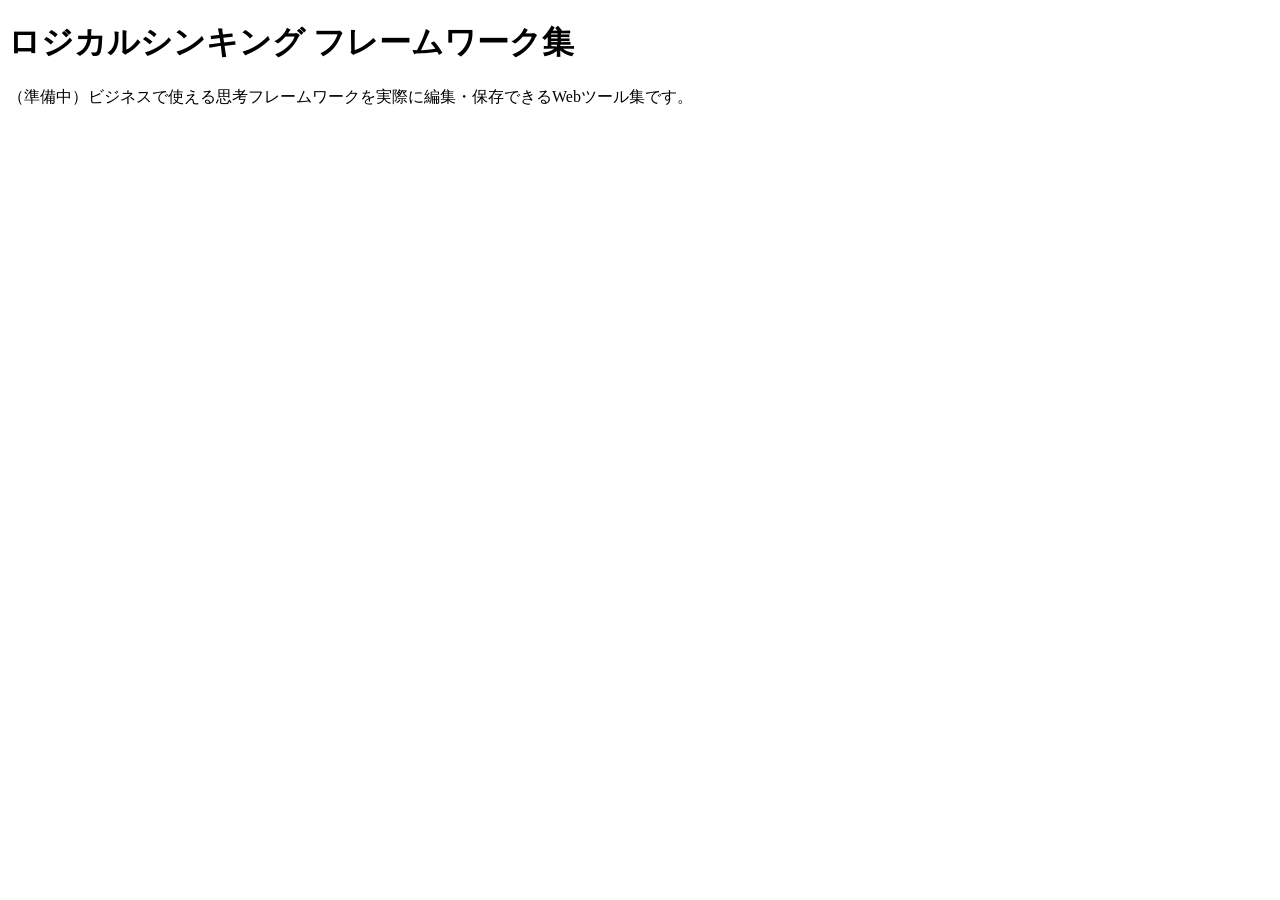
==== index.html @ ca605d87 "プロジェクト土台を作成 - CLAUDE.md（実装方針・デザインルール・Git運用ルール記載） - index.html（仮タイトルのみ） - css/style.css（実装予定コメントのみ） -" ====
<!DOCTYPE html>
<html lang="ja">
<head>
  <meta charset="UTF-8">
  <meta name="viewport" content="width=device-width, initial-scale=1.0">
  <title>ロジカルシンキング フレームワーク集</title>
  <!-- Google Fonts: Noto Sans JP -->
  <link rel="preconnect" href="https://fonts.googleapis.com">
  <link rel="stylesheet" href="https://fonts.googleapis.com/css2?family=Noto+Sans+JP:wght@400;500;700&display=swap">
  <link rel="stylesheet" href="css/style.css">
</head>
<body>
  <!--
    TODO: ここに実装する予定のコンテンツ
    1. ヘッダー（サイトタイトル・ナビゲーション）
    2. 検索バー・カテゴリフィルター
    3. フレームワーク一覧カード（85種類）
       - data/frameworks.json を読み込んで動的に生成する
       - 各カードクリックで対応するエンジンページへ遷移
    4. フッター（著作権表示など）
  -->
  <h1>ロジカルシンキング フレームワーク集</h1>
  <p>（準備中）ビジネスで使える思考フレームワークを実際に編集・保存できるWebツール集です。</p>

  <script src="js/storage.js"></script>
</body>
</html>
---- css/style.css ----
/*
  style.css - 共通スタイルシート

  TODO: ここに実装する予定のスタイル

  1. CSS変数（カラーパレット・フォント）
     --color-primary: #2563EB  メインカラー（青）
     --color-bg: #F8FAFC       背景色
     --font-main: 'Noto Sans JP', sans-serif

  2. リセット・ベーススタイル

  3. レイアウト
     - ヘッダー
     - フレームワーク一覧グリッド
     - フッター

  4. コンポーネント
     - フレームワークカード
     - 検索バー・フィルター
     - 編集可能フィールド（枠線をはっきりさせてUIを直感的に）

  5. 各エンジン共通のキャンバス・編集UIスタイル
*/
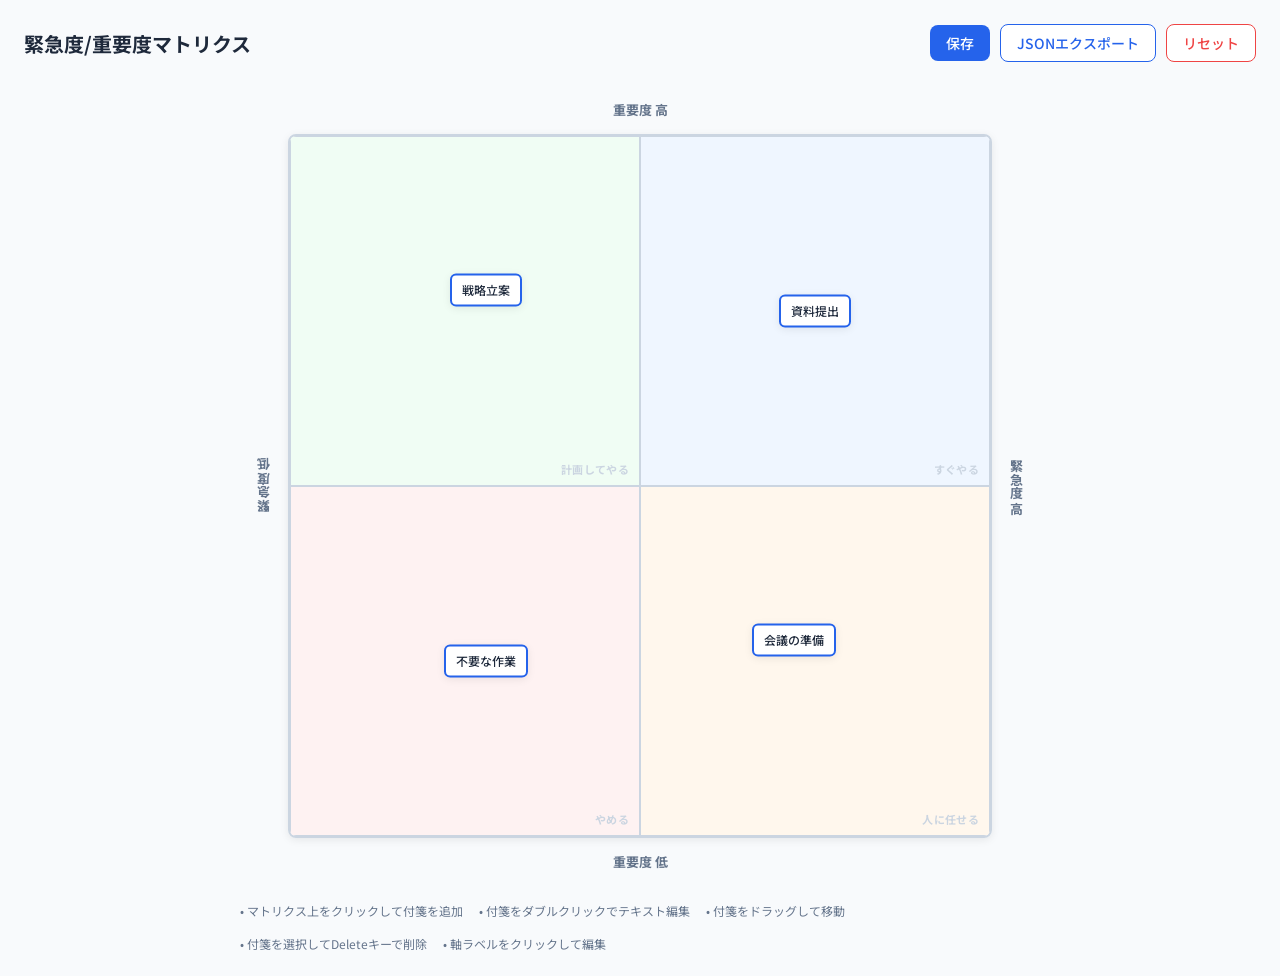
==== commit 8fd405ee: "型A マトリクスエンジン（matrix.js）を実装 - js/engines/matrix.js: MatrixEngineクラスを新規実装   - 4象限マトリクスの描画（CSS Grid + 絶" ====
--- a/index.html
+++ b/index.html
@@ -3,25 +3,59 @@
 <head>
   <meta charset="UTF-8">
   <meta name="viewport" content="width=device-width, initial-scale=1.0">
-  <title>ロジカルシンキング フレームワーク集</title>
-  <!-- Google Fonts: Noto Sans JP -->
+  <title>緊急度/重要度マトリクス | ロジカルシンキング フレームワーク集</title>
   <link rel="preconnect" href="https://fonts.googleapis.com">
   <link rel="stylesheet" href="https://fonts.googleapis.com/css2?family=Noto+Sans+JP:wght@400;500;700&display=swap">
   <link rel="stylesheet" href="css/style.css">
 </head>
 <body>
-  <!--
-    TODO: ここに実装する予定のコンテンツ
-    1. ヘッダー（サイトタイトル・ナビゲーション）
-    2. 検索バー・カテゴリフィルター
-    3. フレームワーク一覧カード（85種類）
-       - data/frameworks.json を読み込んで動的に生成する
-       - 各カードクリックで対応するエンジンページへ遷移
-    4. フッター（著作権表示など）
-  -->
-  <h1>ロジカルシンキング フレームワーク集</h1>
-  <p>（準備中）ビジネスで使える思考フレームワークを実際に編集・保存できるWebツール集です。</p>
+
+  <!-- マトリクスを描画するコンテナ -->
+  <div id="matrix-container"></div>
+
+  <!-- 操作ガイド -->
+  <div class="matrix-hint">
+    <span>マトリクス上をクリックして付箋を追加</span>
+    <span>付箋をダブルクリックでテキスト編集</span>
+    <span>付箋をドラッグして移動</span>
+    <span>付箋を選択してDeleteキーで削除</span>
+    <span>軸ラベルをクリックして編集</span>
+  </div>
 
   <script src="js/storage.js"></script>
+  <script src="js/engines/matrix.js"></script>
+  <script>
+    // 「緊急度/重要度マトリクス」の初期データ定義
+    // この定数は matrix.js の reset() からも参照する
+    const DEFAULT_MATRIX_CONFIG = {
+      id: "urgent-important-matrix",
+      type: "matrix",
+      title: "緊急度/重要度マトリクス",
+      axes: {
+        x: { left: "緊急度 低", right: "緊急度 高" },
+        y: { top: "重要度 高", bottom: "重要度 低" }
+      },
+      quadrants: {
+        topRight:    "すぐやる",
+        topLeft:     "計画してやる",
+        bottomRight: "人に任せる",
+        bottomLeft:  "やめる"
+      },
+      items: [
+        { id: "sample1", text: "資料提出",   x: 0.75, y: 0.25 },
+        { id: "sample2", text: "戦略立案",   x: 0.28, y: 0.22 },
+        { id: "sample3", text: "会議の準備", x: 0.72, y: 0.72 },
+        { id: "sample4", text: "不要な作業", x: 0.28, y: 0.75 }
+      ]
+    };
+
+    // エンジンを初期化（保存データがあれば自動復元）
+    const engine = new MatrixEngine(
+      document.getElementById('matrix-container'),
+      DEFAULT_MATRIX_CONFIG
+    );
+    engine.init();
+  </script>
+
 </body>
 </html>
--- a/css/style.css
+++ b/css/style.css
@@ -1,24 +1,336 @@
+/* ─────────────────────────────────────────
+   CSS変数（カラーパレット・フォント）
+───────────────────────────────────────── */
+:root {
+  --color-primary:     #2563EB; /* メインカラー：知的で信頼感のある青 */
+  --color-primary-light: #DBEAFE;
+  --color-primary-dark:  #1D4ED8;
+  --color-danger:      #EF4444;
+  --color-danger-dark: #DC2626;
+  --color-text:        #1E293B;
+  --color-text-muted:  #64748B;
+  --color-border:      #CBD5E1;
+  --color-bg:          #F8FAFC;
+  --color-white:       #FFFFFF;
+  --color-quadrant-tr: #EFF6FF; /* 右上：すぐやる */
+  --color-quadrant-tl: #F0FDF4; /* 左上：計画してやる */
+  --color-quadrant-br: #FFF7ED; /* 右下：人に任せる */
+  --color-quadrant-bl: #FEF2F2; /* 左下：やめる */
+
+  --font-main: 'Noto Sans JP', sans-serif;
+  --radius:    8px;
+  --shadow:    0 2px 8px rgba(0, 0, 0, 0.08);
+  --shadow-md: 0 4px 16px rgba(0, 0, 0, 0.12);
+}
+
+/* ─────────────────────────────────────────
+   リセット・ベーススタイル
+───────────────────────────────────────── */
+*, *::before, *::after {
+  box-sizing: border-box;
+  margin: 0;
+  padding: 0;
+}
+
+body {
+  font-family: var(--font-main);
+  background: var(--color-bg);
+  color: var(--color-text);
+  min-height: 100vh;
+  padding: 24px;
+}
+
+/* ─────────────────────────────────────────
+   ボタン
+───────────────────────────────────────── */
+.btn {
+  display: inline-flex;
+  align-items: center;
+  padding: 8px 16px;
+  border: none;
+  border-radius: var(--radius);
+  font-family: var(--font-main);
+  font-size: 14px;
+  font-weight: 500;
+  cursor: pointer;
+  transition: background 0.15s, transform 0.1s;
+  white-space: nowrap;
+}
+
+.btn:active { transform: scale(0.97); }
+
+.btn-primary {
+  background: var(--color-primary);
+  color: var(--color-white);
+}
+.btn-primary:hover { background: var(--color-primary-dark); }
+
+.btn-secondary {
+  background: var(--color-white);
+  color: var(--color-primary);
+  border: 1.5px solid var(--color-primary);
+}
+.btn-secondary:hover { background: var(--color-primary-light); }
+
+.btn-danger {
+  background: var(--color-white);
+  color: var(--color-danger);
+  border: 1.5px solid var(--color-danger);
+}
+.btn-danger:hover { background: #FEF2F2; }
+
+/* ─────────────────────────────────────────
+   ツールバー
+───────────────────────────────────────── */
+.matrix-toolbar {
+  display: flex;
+  align-items: center;
+  gap: 10px;
+  margin-bottom: 24px;
+  flex-wrap: wrap;
+}
+
+.matrix-title {
+  font-size: 20px;
+  font-weight: 700;
+  color: var(--color-text);
+  flex: 1;
+  min-width: 0; /* flexアイテムが縮小できるようにする */
+  white-space: nowrap;
+  overflow: hidden;
+  text-overflow: ellipsis;
+}
+
+/* ─────────────────────────────────────────
+   マトリクス本体レイアウト
+───────────────────────────────────────── */
+
 /*
-  style.css - 共通スタイルシート
-
-  TODO: ここに実装する予定のスタイル
-
-  1. CSS変数（カラーパレット・フォント）
-     --color-primary: #2563EB  メインカラー（青）
-     --color-bg: #F8FAFC       背景色
-     --font-main: 'Noto Sans JP', sans-serif
-
-  2. リセット・ベーススタイル
-
-  3. レイアウト
-     - ヘッダー
-     - フレームワーク一覧グリッド
-     - フッター
-
-  4. コンポーネント
-     - フレームワークカード
-     - 検索バー・フィルター
-     - 編集可能フィールド（枠線をはっきりさせてUIを直感的に）
-
-  5. 各エンジン共通のキャンバス・編集UIスタイル
+  grid レイアウト：
+      [空]      [top label]  [空]
+  [left label]  [matrix]  [right label]
+      [空]      [bot label]  [空]
 */
+.matrix-wrapper {
+  display: grid;
+  grid-template-columns: 48px 1fr 48px;
+  grid-template-rows: 48px 1fr 48px;
+  gap: 0;
+  width: 100%;
+  max-width: 800px;
+  aspect-ratio: 1 / 1;
+  margin: 0 auto;
+}
+
+/* 軸ラベルの共通スタイル */
+.matrix-axis-label {
+  display: flex;
+  align-items: center;
+  justify-content: center;
+  font-size: 13px;
+  font-weight: 700;
+  color: var(--color-text-muted);
+  cursor: pointer;
+  border-radius: 6px;
+  padding: 4px 8px;
+  text-align: center;
+  transition: background 0.15s, color 0.15s;
+  line-height: 1.3;
+  user-select: none;
+}
+
+.matrix-axis-label:hover {
+  background: var(--color-primary-light);
+  color: var(--color-primary);
+}
+
+.matrix-axis-label.is-editing {
+  background: var(--color-primary-light);
+  color: var(--color-primary);
+  outline: 2px solid var(--color-primary);
+  border-radius: 6px;
+  cursor: text;
+}
+
+/* 縦書き（左右ラベル） */
+.matrix-axis-label--left,
+.matrix-axis-label--right {
+  writing-mode: vertical-rl;
+  grid-row: 2;
+}
+
+.matrix-axis-label--left  { grid-column: 1; transform: rotate(180deg); }
+.matrix-axis-label--right { grid-column: 3; }
+.matrix-axis-label--top   { grid-column: 2; grid-row: 1; }
+.matrix-axis-label--bottom{ grid-column: 2; grid-row: 3; }
+
+/* ─────────────────────────────────────────
+   マトリクスグリッド（4象限）
+───────────────────────────────────────── */
+.matrix-grid {
+  grid-column: 2;
+  grid-row: 2;
+  position: relative;
+  display: grid;
+  grid-template-columns: 1fr 1fr;
+  grid-template-rows: 1fr 1fr;
+  border: 2px solid var(--color-border);
+  border-radius: var(--radius);
+  overflow: hidden;
+  box-shadow: var(--shadow);
+}
+
+/* 象限セル */
+.matrix-quadrant {
+  position: relative;
+  border: 1px solid var(--color-border);
+  min-height: 0;
+}
+
+.matrix-quadrant--topLeft    { background: var(--color-quadrant-tl); }
+.matrix-quadrant--topRight   { background: var(--color-quadrant-tr); }
+.matrix-quadrant--bottomLeft { background: var(--color-quadrant-bl); }
+.matrix-quadrant--bottomRight{ background: var(--color-quadrant-br); }
+
+/* 象限ラベル（右下に薄く表示） */
+.quadrant-label {
+  position: absolute;
+  bottom: 8px;
+  right: 10px;
+  font-size: 11px;
+  font-weight: 700;
+  color: var(--color-border);
+  pointer-events: none;
+  letter-spacing: 0.03em;
+}
+
+/* 中央軸線（十字） */
+.matrix-axis--h,
+.matrix-axis--v {
+  position: absolute;
+  background: var(--color-border);
+  pointer-events: none;
+  z-index: 1;
+}
+
+.matrix-axis--h {
+  top: 50%;
+  left: 0;
+  width: 100%;
+  height: 2px;
+  transform: translateY(-50%);
+}
+
+.matrix-axis--v {
+  left: 50%;
+  top: 0;
+  height: 100%;
+  width: 2px;
+  transform: translateX(-50%);
+}
+
+/* ─────────────────────────────────────────
+   付箋レイヤー
+───────────────────────────────────────── */
+.matrix-item-layer {
+  position: absolute;
+  inset: 0;
+  z-index: 2;
+}
+
+/* ─────────────────────────────────────────
+   付箋
+───────────────────────────────────────── */
+.matrix-item {
+  position: absolute;
+  transform: translate(-50%, -50%); /* 座標は付箋の中心 */
+  background: var(--color-white);
+  border: 2px solid var(--color-primary);
+  border-radius: 6px;
+  padding: 6px 10px;
+  min-width: 64px;
+  max-width: 120px;
+  box-shadow: var(--shadow);
+  cursor: grab;
+  user-select: none;
+  z-index: 10;
+  transition: box-shadow 0.15s, transform 0.1s;
+}
+
+.matrix-item:hover {
+  box-shadow: var(--shadow-md);
+  border-color: var(--color-primary-dark);
+}
+
+/* 選択状態 */
+.matrix-item.is-selected {
+  border-color: var(--color-primary-dark);
+  box-shadow: 0 0 0 3px var(--color-primary-light), var(--shadow-md);
+}
+
+/* ドラッグ中：浮き上がる視覚効果 */
+.matrix-item.is-dragging {
+  cursor: grabbing;
+  box-shadow: 0 8px 24px rgba(37, 99, 235, 0.25);
+  transform: translate(-50%, -50%) scale(1.05);
+  z-index: 100;
+}
+
+/* 編集中 */
+.matrix-item.is-editing {
+  cursor: text;
+}
+
+.matrix-item-text {
+  display: block;
+  font-size: 12px;
+  font-weight: 500;
+  color: var(--color-text);
+  text-align: center;
+  word-break: break-all;
+  line-height: 1.4;
+  outline: none;
+  min-height: 1em;
+}
+
+/* ─────────────────────────────────────────
+   トースト通知
+───────────────────────────────────────── */
+.matrix-toast {
+  position: fixed;
+  bottom: 32px;
+  left: 50%;
+  transform: translateX(-50%) translateY(16px);
+  background: var(--color-text);
+  color: var(--color-white);
+  padding: 10px 20px;
+  border-radius: 24px;
+  font-size: 14px;
+  font-weight: 500;
+  opacity: 0;
+  transition: opacity 0.25s, transform 0.25s;
+  pointer-events: none;
+  z-index: 9999;
+}
+
+.matrix-toast.is-visible {
+  opacity: 1;
+  transform: translateX(-50%) translateY(0);
+}
+
+/* ─────────────────────────────────────────
+   操作ガイド（ヒント）
+───────────────────────────────────────── */
+.matrix-hint {
+  max-width: 800px;
+  margin: 16px auto 0;
+  font-size: 12px;
+  color: var(--color-text-muted);
+  display: flex;
+  gap: 16px;
+  flex-wrap: wrap;
+}
+
+.matrix-hint span::before {
+  content: '• ';
+}
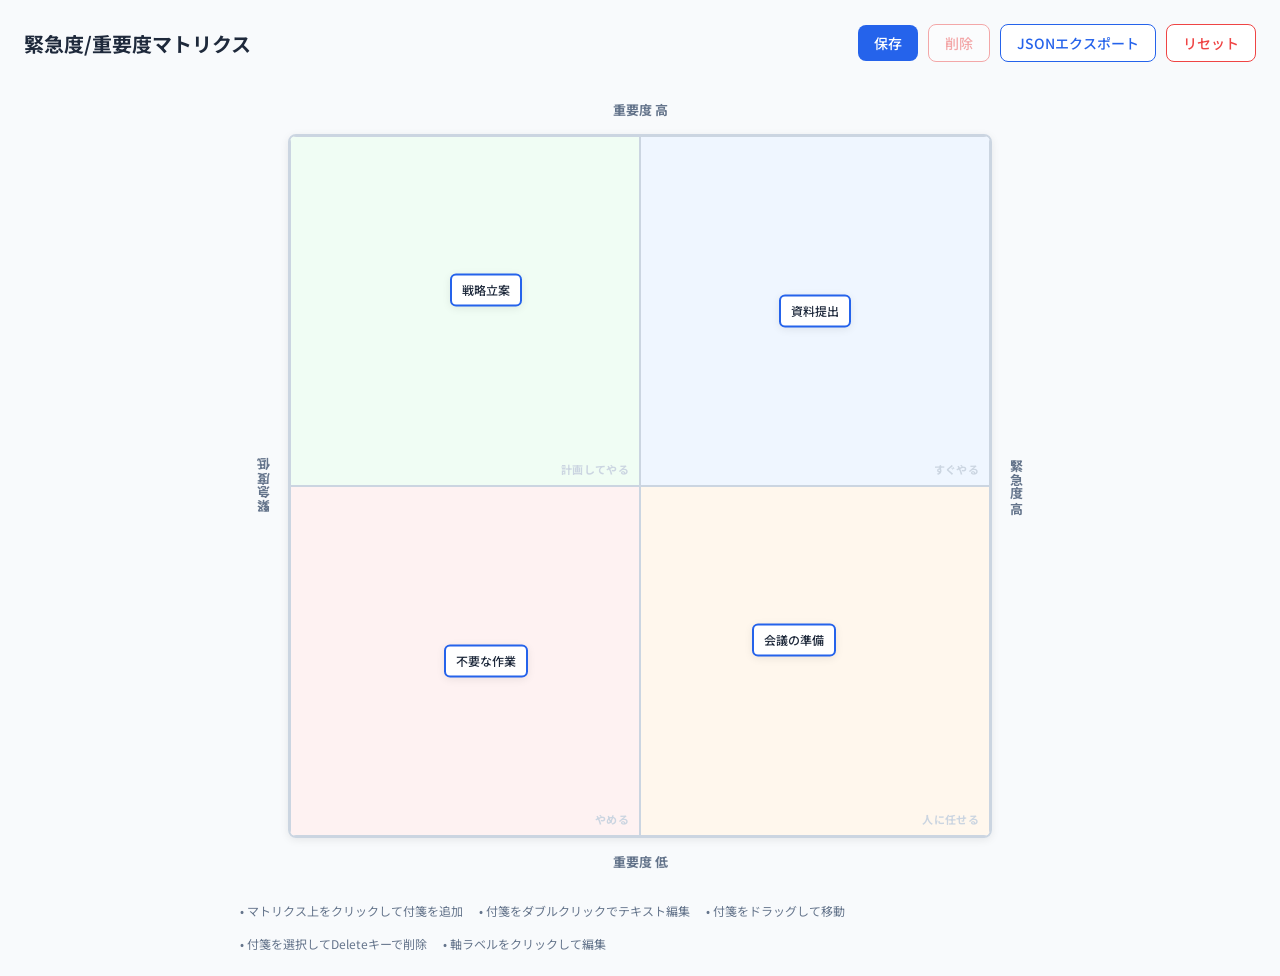
==== commit 181fb784: "操作ガイドのCSSクラスを中立な lf-hint へリネーム 全エンジン共通クロムとして扱うため、操作ガイドのクラス名を matrix-hint から lf-hint へ統一する。見た目・挙動は変えな" ====
--- a/index.html
+++ b/index.html
@@ -14,7 +14,7 @@
   <div id="matrix-container"></div>
 
   <!-- 操作ガイド -->
-  <div class="matrix-hint">
+  <div class="lf-hint">
     <span>マトリクス上をクリックして付箋を追加</span>
     <span>付箋をダブルクリックでテキスト編集</span>
     <span>付箋をドラッグして移動</span>
--- a/css/style.css
+++ b/css/style.css
@@ -59,6 +59,16 @@
 
 .btn:active { transform: scale(0.97); }
 
+/* 無効化状態（例：付箋未選択時の削除ボタン） */
+.btn:disabled {
+  opacity: 0.45;
+  cursor: not-allowed;
+  transform: none;
+}
+.btn:disabled:hover {
+  background: var(--color-white);
+}
+
 .btn-primary {
   background: var(--color-primary);
   color: var(--color-white);
@@ -82,7 +92,7 @@
 /* ─────────────────────────────────────────
    ツールバー
 ───────────────────────────────────────── */
-.matrix-toolbar {
+.lf-toolbar {
   display: flex;
   align-items: center;
   gap: 10px;
@@ -90,7 +100,7 @@
   flex-wrap: wrap;
 }
 
-.matrix-title {
+.lf-title {
   font-size: 20px;
   font-weight: 700;
   color: var(--color-text);
@@ -296,7 +306,7 @@
 /* ─────────────────────────────────────────
    トースト通知
 ───────────────────────────────────────── */
-.matrix-toast {
+.lf-toast {
   position: fixed;
   bottom: 32px;
   left: 50%;
@@ -313,7 +323,7 @@
   z-index: 9999;
 }
 
-.matrix-toast.is-visible {
+.lf-toast.is-visible {
   opacity: 1;
   transform: translateX(-50%) translateY(0);
 }
@@ -321,7 +331,7 @@
 /* ─────────────────────────────────────────
    操作ガイド（ヒント）
 ───────────────────────────────────────── */
-.matrix-hint {
+.lf-hint {
   max-width: 800px;
   margin: 16px auto 0;
   font-size: 12px;
@@ -331,6 +341,174 @@
   flex-wrap: wrap;
 }
 
-.matrix-hint span::before {
+.lf-hint span::before {
   content: '• ';
 }
+
+/* ─────────────────────────────────────────
+   型B：ツリー/階層型エンジン
+───────────────────────────────────────── */
+
+/* スクロールコンテナ（横スクロールで全体を見られるようにする） */
+.tree-wrapper {
+  overflow: auto;
+  border: 2px solid var(--color-border);
+  border-radius: var(--radius);
+  background: var(--color-white);
+  box-shadow: var(--shadow);
+  max-width: 100%;
+}
+
+/* 内側コンテナ（ノードと線を内包し、コンテンツサイズに広がる） */
+.tree-canvas {
+  position: relative;
+  display: inline-block;
+  padding: 32px 40px;
+  min-width: 100%;
+  box-sizing: border-box;
+}
+
+/* 接続線レイヤー（ノードの背面） */
+.tree-lines {
+  position: absolute;
+  top: 0;
+  left: 0;
+  pointer-events: none;
+  overflow: visible;
+  z-index: 0;
+}
+
+.tree-line {
+  fill: none;
+  stroke: var(--color-border);
+  stroke-width: 2;
+}
+
+/* サブツリー（ノード本体＋子ノード群） */
+.tree-subtree {
+  display: flex;
+  position: relative;
+  z-index: 1;
+}
+
+/* 横向き（ロジックツリー）：親の右に子を縦並び */
+[data-direction="horizontal"] .tree-subtree {
+  flex-direction: row;
+  align-items: center;
+}
+[data-direction="horizontal"] .tree-children {
+  display: flex;
+  flex-direction: column;
+  justify-content: center;
+  gap: 16px;
+  margin-left: 48px; /* 接続線を引くための余白 */
+}
+
+/* 縦向き（ピラミッド）：親の下に子を横並び */
+[data-direction="vertical"] .tree-subtree {
+  flex-direction: column;
+  align-items: center;
+}
+[data-direction="vertical"] .tree-children {
+  display: flex;
+  flex-direction: row;
+  justify-content: center;
+  gap: 24px;
+  margin-top: 48px; /* 接続線を引くための余白 */
+}
+
+/* 子が無いときは余白を作らない */
+.tree-children:empty {
+  display: none;
+}
+
+/* ノード本体（編集可能なボックス） */
+.tree-node {
+  position: relative;
+  background: var(--color-white);
+  border: 2px solid var(--color-primary);
+  border-radius: 6px;
+  padding: 8px 14px;
+  min-width: 80px;
+  max-width: 200px;
+  box-shadow: var(--shadow);
+  cursor: pointer;
+  user-select: none;
+  white-space: nowrap;
+  transition: box-shadow 0.15s, border-color 0.15s;
+}
+
+.tree-node:hover {
+  box-shadow: var(--shadow-md);
+  border-color: var(--color-primary-dark);
+}
+
+/* ルートノードは塗りで強調 */
+.tree-node.is-root {
+  background: var(--color-primary);
+  border-color: var(--color-primary-dark);
+}
+.tree-node.is-root .tree-node-text {
+  color: var(--color-white);
+}
+
+/* 選択状態（型Aの付箋と同じ見た目） */
+.tree-node.is-selected {
+  border-color: var(--color-primary-dark);
+  box-shadow: 0 0 0 3px var(--color-primary-light), var(--shadow-md);
+}
+
+/* 編集中 */
+.tree-node.is-editing {
+  cursor: text;
+}
+
+.tree-node-text {
+  display: block;
+  font-size: 13px;
+  font-weight: 500;
+  color: var(--color-text);
+  text-align: center;
+  line-height: 1.4;
+  outline: none;
+  min-height: 1em;
+  white-space: normal;
+  word-break: break-word;
+}
+
+/* ノード操作の小ボタン（ホバー/選択時に表示） */
+.tree-node-controls {
+  position: absolute;
+  top: -14px;
+  right: -8px;
+  display: flex;
+  gap: 4px;
+  opacity: 0;
+  pointer-events: none;
+  transition: opacity 0.15s;
+  z-index: 5;
+}
+
+.tree-node:hover .tree-node-controls,
+.tree-node.is-selected .tree-node-controls {
+  opacity: 1;
+  pointer-events: auto;
+}
+
+.tree-mini-btn {
+  font-family: var(--font-main);
+  font-size: 11px;
+  font-weight: 700;
+  color: var(--color-white);
+  background: var(--color-primary);
+  border: 1.5px solid var(--color-white);
+  border-radius: 12px;
+  padding: 2px 8px;
+  cursor: pointer;
+  box-shadow: var(--shadow);
+  white-space: nowrap;
+  transition: background 0.15s;
+}
+.tree-mini-btn:hover {
+  background: var(--color-primary-dark);
+}
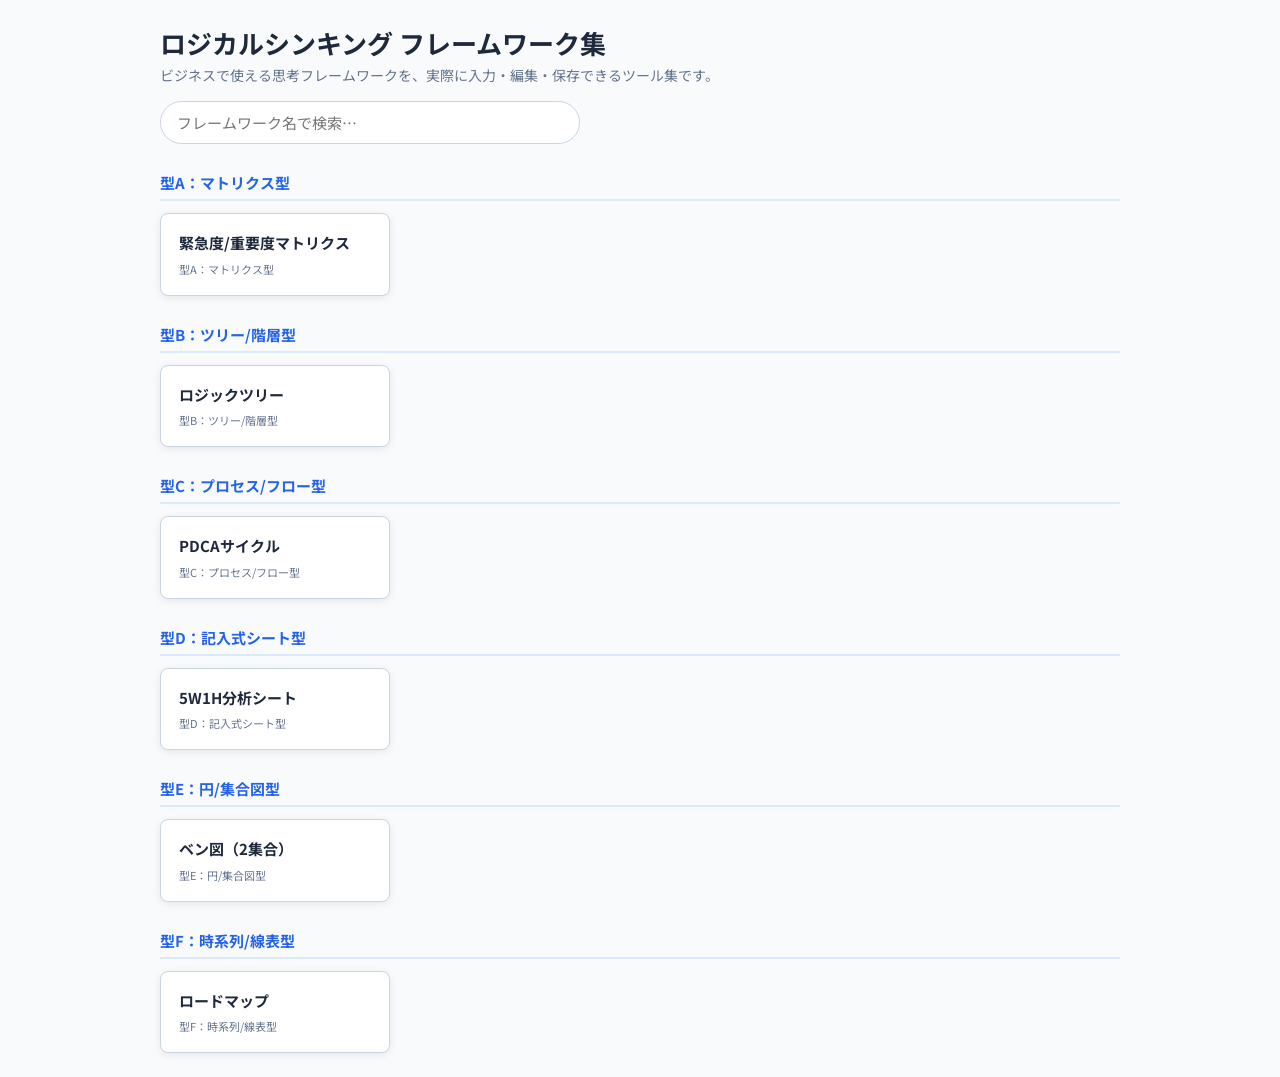
==== commit 55309064: "トップページを一覧／簡易検索に作り込み index.html を matrix デモから本来のトップページ（フレームワーク一覧）へ。  - data/frameworks.json を相対パスで fe" ====
--- a/index.html
+++ b/index.html
@@ -3,58 +3,128 @@
 <head>
   <meta charset="UTF-8">
   <meta name="viewport" content="width=device-width, initial-scale=1.0">
-  <title>緊急度/重要度マトリクス | ロジカルシンキング フレームワーク集</title>
+  <title>ロジカルシンキング フレームワーク集</title>
   <link rel="preconnect" href="https://fonts.googleapis.com">
   <link rel="stylesheet" href="https://fonts.googleapis.com/css2?family=Noto+Sans+JP:wght@400;500;700&display=swap">
   <link rel="stylesheet" href="css/style.css">
 </head>
 <body>
 
-  <!-- マトリクスを描画するコンテナ -->
-  <div id="matrix-container"></div>
+  <div class="lf-home">
+    <header class="lf-home-header">
+      <h1 class="lf-home-title">ロジカルシンキング フレームワーク集</h1>
+      <p class="lf-home-lead">ビジネスで使える思考フレームワークを、実際に入力・編集・保存できるツール集です。</p>
+      <input type="search" id="search" class="lf-search" placeholder="フレームワーク名で検索…" autocomplete="off">
+    </header>
 
-  <!-- 操作ガイド -->
-  <div class="lf-hint">
-    <span>マトリクス上をクリックして付箋を追加</span>
-    <span>付箋をダブルクリックでテキスト編集</span>
-    <span>付箋をドラッグして移動</span>
-    <span>付箋を選択してDeleteキーで削除</span>
-    <span>軸ラベルをクリックして編集</span>
+    <!-- 一覧（カテゴリ別カード）をここに描画 -->
+    <div id="list"></div>
   </div>
 
-  <script src="js/storage.js"></script>
-  <script src="js/engines/matrix.js"></script>
   <script>
-    // 「緊急度/重要度マトリクス」の初期データ定義
-    // この定数は matrix.js の reset() からも参照する
-    const DEFAULT_MATRIX_CONFIG = {
-      id: "urgent-important-matrix",
-      type: "matrix",
-      title: "緊急度/重要度マトリクス",
-      axes: {
-        x: { left: "緊急度 低", right: "緊急度 高" },
-        y: { top: "重要度 高", bottom: "重要度 低" }
-      },
-      quadrants: {
-        topRight:    "すぐやる",
-        topLeft:     "計画してやる",
-        bottomRight: "人に任せる",
-        bottomLeft:  "やめる"
-      },
-      items: [
-        { id: "sample1", text: "資料提出",   x: 0.75, y: 0.25 },
-        { id: "sample2", text: "戦略立案",   x: 0.28, y: 0.22 },
-        { id: "sample3", text: "会議の準備", x: 0.72, y: 0.72 },
-        { id: "sample4", text: "不要な作業", x: 0.28, y: 0.75 }
-      ]
-    };
+    // 一覧の状態
+    let ALL_ENTRIES = [];
 
-    // エンジンを初期化（保存データがあれば自動復元）
-    const engine = new MatrixEngine(
-      document.getElementById('matrix-container'),
-      DEFAULT_MATRIX_CONFIG
-    );
-    engine.init();
+    // 案内メッセージを表示する
+    function showMessage(html) {
+      document.getElementById('list').innerHTML =
+        '<div class="lf-message">' + html + '</div>';
+    }
+
+    // 与えられたエントリ配列をカテゴリ別カードとして描画する
+    function renderList(entries) {
+      const listEl = document.getElementById('list');
+      listEl.innerHTML = '';
+
+      if (entries.length === 0) {
+        const empty = document.createElement('p');
+        empty.className = 'lf-empty';
+        empty.textContent = '該当するフレームワークはありません。';
+        listEl.appendChild(empty);
+        return;
+      }
+
+      // カテゴリ別にグルーピング（出現順を維持）
+      const groups = new Map();
+      entries.forEach((e) => {
+        const cat = e.category || 'その他';
+        if (!groups.has(cat)) groups.set(cat, []);
+        groups.get(cat).push(e);
+      });
+
+      groups.forEach((items, cat) => {
+        const section = document.createElement('section');
+        section.className = 'lf-cat';
+
+        const h = document.createElement('h2');
+        h.className = 'lf-cat-title';
+        h.textContent = cat; // textContent のみ（XSS対策）
+        section.appendChild(h);
+
+        const cards = document.createElement('div');
+        cards.className = 'lf-cards';
+
+        items.forEach((e) => {
+          const card = document.createElement('a');
+          card.className = 'lf-card';
+          // id は encodeURIComponent を通す
+          card.href = 'view.html?id=' + encodeURIComponent(e.id);
+
+          const title = document.createElement('div');
+          title.className = 'lf-card-title';
+          title.textContent = e.title;
+          card.appendChild(title);
+
+          const catLabel = document.createElement('div');
+          catLabel.className = 'lf-card-cat';
+          catLabel.textContent = e.category || '';
+          card.appendChild(catLabel);
+
+          cards.appendChild(card);
+        });
+
+        section.appendChild(cards);
+        listEl.appendChild(section);
+      });
+    }
+
+    // 簡易検索：タイトルの部分一致で絞り込む
+    function applyFilter(keyword) {
+      const kw = keyword.trim().toLowerCase();
+      if (!kw) {
+        renderList(ALL_ENTRIES);
+        return;
+      }
+      const filtered = ALL_ENTRIES.filter((e) =>
+        (e.title || '').toLowerCase().includes(kw)
+      );
+      renderList(filtered);
+    }
+
+    // 初期化：frameworks.json を fetch（相対パス）→ 一覧描画
+    (function () {
+      fetch('data/frameworks.json')
+        .then((res) => {
+          if (!res.ok) throw new Error('HTTP ' + res.status);
+          return res.json();
+        })
+        .then((list) => {
+          ALL_ENTRIES = Array.isArray(list) ? list : [];
+          renderList(ALL_ENTRIES);
+
+          // 検索入力で絞り込み
+          document.getElementById('search').addEventListener('input', (e) => {
+            applyFilter(e.target.value);
+          });
+        })
+        .catch((err) => {
+          console.error('一覧の読み込みに失敗:', err);
+          showMessage(
+            'データを読み込めませんでした。<br>' +
+            'ローカルで開く場合はサーバ経由（例：python -m http.server）でアクセスしてください。'
+          );
+        });
+    })();
   </script>
 
 </body>
--- a/css/style.css
+++ b/css/style.css
@@ -169,7 +169,9 @@
   grid-row: 2;
 }
 
-.matrix-axis-label--left  { grid-column: 1; transform: rotate(180deg); }
+/* 左右とも vertical-rl の正立・同一向きに統一する。
+   以前は左だけ rotate(180deg) が付いて文字が上下反転していた（右が正しい向きの基準）。 */
+.matrix-axis-label--left  { grid-column: 1; }
 .matrix-axis-label--right { grid-column: 3; }
 .matrix-axis-label--top   { grid-column: 2; grid-row: 1; }
 .matrix-axis-label--bottom{ grid-column: 2; grid-row: 3; }
@@ -346,6 +348,139 @@
 }
 
 /* ─────────────────────────────────────────
+   ページナビ・案内メッセージ（index/view 共通クロム）
+───────────────────────────────────────── */
+.lf-pagenav {
+  max-width: 960px;
+  margin: 0 auto 16px;
+}
+.lf-back {
+  display: inline-block;
+  font-size: 14px;
+  font-weight: 500;
+  color: var(--color-primary);
+  text-decoration: none;
+}
+.lf-back:hover {
+  text-decoration: underline;
+}
+
+/* ─────────────────────────────────────────
+   トップページ（一覧／簡易検索）
+───────────────────────────────────────── */
+.lf-home {
+  max-width: 960px;
+  margin: 0 auto;
+}
+.lf-home-header {
+  margin-bottom: 24px;
+}
+.lf-home-title {
+  font-size: 26px;
+  font-weight: 700;
+  color: var(--color-text);
+  margin-bottom: 4px;
+}
+.lf-home-lead {
+  font-size: 14px;
+  color: var(--color-text-muted);
+}
+
+/* 検索バー */
+.lf-search {
+  width: 100%;
+  max-width: 420px;
+  margin-top: 16px;
+  padding: 10px 16px;
+  font-family: var(--font-main);
+  font-size: 15px;
+  color: var(--color-text);
+  background: var(--color-white);
+  border: 1.5px solid var(--color-border);
+  border-radius: 999px;
+  outline: none;
+  transition: border-color 0.15s;
+}
+.lf-search:focus {
+  border-color: var(--color-primary);
+}
+
+/* カテゴリ見出し */
+.lf-cat {
+  margin-top: 28px;
+}
+.lf-cat-title {
+  font-size: 15px;
+  font-weight: 700;
+  color: var(--color-primary);
+  padding-bottom: 6px;
+  margin-bottom: 12px;
+  border-bottom: 2px solid var(--color-primary-light);
+}
+
+/* カードのグリッド */
+.lf-cards {
+  display: grid;
+  grid-template-columns: repeat(auto-fill, minmax(220px, 1fr));
+  gap: 14px;
+}
+
+/* フレームワークカード */
+.lf-card {
+  display: block;
+  padding: 18px 18px;
+  background: var(--color-white);
+  border: 1.5px solid var(--color-border);
+  border-radius: var(--radius);
+  box-shadow: var(--shadow);
+  text-decoration: none;
+  color: var(--color-text);
+  transition: border-color 0.15s, box-shadow 0.15s, transform 0.1s;
+}
+.lf-card:hover {
+  border-color: var(--color-primary);
+  box-shadow: var(--shadow-md);
+  transform: translateY(-2px);
+}
+.lf-card-title {
+  font-size: 15px;
+  font-weight: 700;
+  line-height: 1.5;
+}
+.lf-card-cat {
+  margin-top: 6px;
+  font-size: 11px;
+  color: var(--color-text-muted);
+}
+
+/* 検索で0件のときの表示 */
+.lf-empty {
+  margin-top: 24px;
+  font-size: 14px;
+  color: var(--color-text-muted);
+  text-align: center;
+}
+
+/* 読み込み失敗・未発見などの案内ボックス */
+.lf-message {
+  max-width: 640px;
+  margin: 48px auto;
+  padding: 24px;
+  background: var(--color-white);
+  border: 1.5px solid var(--color-border);
+  border-radius: var(--radius);
+  box-shadow: var(--shadow);
+  font-size: 14px;
+  line-height: 1.8;
+  color: var(--color-text);
+  text-align: center;
+}
+.lf-message a {
+  color: var(--color-primary);
+  font-weight: 700;
+}
+
+/* ─────────────────────────────────────────
    型B：ツリー/階層型エンジン
 ───────────────────────────────────────── */
 
@@ -512,3 +647,719 @@
 .tree-mini-btn:hover {
   background: var(--color-primary-dark);
 }
+
+/* ─────────────────────────────────────────
+   型C：プロセス/フロー型エンジン
+───────────────────────────────────────── */
+
+/* スクロールコンテナ（linear で多い時は横スクロール） */
+.flow-wrapper {
+  overflow: auto;
+  border: 2px solid var(--color-border);
+  border-radius: var(--radius);
+  background: var(--color-white);
+  box-shadow: var(--shadow);
+  max-width: 100%;
+}
+
+/* 内側コンテナ（カードと矢印を内包） */
+.flow-canvas {
+  position: relative;
+}
+/* linear：コンテンツ幅に広がり、横スクロール可能 */
+[data-layout="linear"].flow-canvas {
+  display: inline-block;
+  min-width: 100%;
+  box-sizing: border-box;
+  padding: 32px 40px;
+}
+/* cycle：JSで一辺(width/height)を設定する正方形。中央寄せ */
+[data-layout="cycle"].flow-canvas {
+  display: block;
+  margin: 0 auto;
+}
+
+/* 矢印レイヤー（カードの背面） */
+.flow-lines {
+  position: absolute;
+  top: 0;
+  left: 0;
+  pointer-events: none;
+  overflow: visible;
+  z-index: 0;
+}
+.flow-line {
+  fill: none;
+  stroke: var(--color-primary);
+  stroke-width: 2;
+}
+.flow-arrow-head {
+  fill: var(--color-primary);
+}
+
+/* カード群コンテナ */
+.flow-cards {
+  position: relative;
+  z-index: 1;
+}
+[data-layout="linear"] .flow-cards {
+  display: flex;
+  flex-direction: row;
+  align-items: center;
+  gap: 64px; /* 隣接カード間の矢印スペース */
+}
+/* cycle：キャンバスいっぱいに広げ、カードを絶対配置する */
+[data-layout="cycle"] .flow-cards {
+  position: absolute;
+  inset: 0;
+}
+
+/* ステップカード */
+.flow-card {
+  position: relative;
+  background: var(--color-white);
+  border: 2px solid var(--color-primary);
+  border-radius: var(--radius);
+  padding: 12px 16px;
+  max-width: 200px;   /* はみ出し防止（cycleの円内に収める） */
+  box-shadow: var(--shadow);
+  cursor: pointer;
+  user-select: none;
+  transition: box-shadow 0.15s, border-color 0.15s;
+}
+.flow-card:hover {
+  box-shadow: var(--shadow-md);
+  border-color: var(--color-primary-dark);
+}
+/* cycle：カード中心が円周点に乗るよう中心補正 */
+[data-layout="cycle"] .flow-card {
+  position: absolute;
+  transform: translate(-50%, -50%);
+  width: max-content;
+  max-width: 180px;
+}
+
+/* 選択状態（型A/Bと同じ見た目） */
+.flow-card.is-selected {
+  border-color: var(--color-primary-dark);
+  box-shadow: 0 0 0 3px var(--color-primary-light), var(--shadow-md);
+}
+.flow-card.is-editing {
+  cursor: text;
+}
+
+/* 連番バッジ */
+.flow-card-badge {
+  position: absolute;
+  top: -10px;
+  left: -10px;
+  width: 22px;
+  height: 22px;
+  border-radius: 50%;
+  background: var(--color-primary);
+  color: var(--color-white);
+  font-size: 12px;
+  font-weight: 700;
+  display: flex;
+  align-items: center;
+  justify-content: center;
+  box-shadow: var(--shadow);
+}
+
+/* 見出し（必須） */
+.flow-card-title {
+  font-size: 14px;
+  font-weight: 700;
+  color: var(--color-text);
+  text-align: center;
+  line-height: 1.4;
+  outline: none;
+  word-break: break-word;
+  min-height: 1em;
+}
+
+/* 説明（任意・空可） */
+.flow-card-text {
+  margin-top: 6px;
+  font-size: 12px;
+  font-weight: 400;
+  color: var(--color-text-muted);
+  text-align: center;
+  line-height: 1.5;
+  outline: none;
+  word-break: break-word;
+  min-height: 1em;
+}
+/* 説明が空のときは編集を促すプレースホルダを薄く表示 */
+.flow-card-text:empty:not(:focus)::before {
+  content: '説明（任意）';
+  color: var(--color-border);
+}
+
+/* ステップ操作の小ボタン（ホバー/選択時に表示） */
+.flow-card-controls {
+  position: absolute;
+  bottom: -14px;
+  left: 50%;
+  transform: translateX(-50%);
+  display: flex;
+  gap: 4px;
+  opacity: 0;
+  pointer-events: none;
+  transition: opacity 0.15s;
+  z-index: 5;
+}
+.flow-card:hover .flow-card-controls,
+.flow-card.is-selected .flow-card-controls {
+  opacity: 1;
+  pointer-events: auto;
+}
+
+.flow-mini-btn {
+  font-family: var(--font-main);
+  font-size: 11px;
+  font-weight: 700;
+  color: var(--color-white);
+  background: var(--color-primary);
+  border: 1.5px solid var(--color-white);
+  border-radius: 12px;
+  min-width: 22px;
+  padding: 2px 7px;
+  cursor: pointer;
+  box-shadow: var(--shadow);
+  white-space: nowrap;
+  transition: background 0.15s;
+}
+.flow-mini-btn:hover {
+  background: var(--color-primary-dark);
+}
+
+/* ─────────────────────────────────────────
+   型D：記入式シート型エンジン
+───────────────────────────────────────── */
+
+.sheet {
+  max-width: 720px;
+  margin: 0 auto;
+}
+
+.sheet-list {
+  display: flex;
+  flex-direction: column;
+  gap: 12px;
+}
+
+/* 1項目の枠 */
+.sheet-field {
+  position: relative;
+  border: 1.5px solid var(--color-border);
+  border-radius: var(--radius);
+  background: var(--color-white);
+  box-shadow: var(--shadow);
+  transition: border-color 0.15s, box-shadow 0.15s;
+}
+.sheet-field:hover {
+  border-color: var(--color-primary);
+}
+
+/* 選択状態（他エンジンと同じ見た目） */
+.sheet-field.is-selected {
+  border-color: var(--color-primary-dark);
+  box-shadow: 0 0 0 3px var(--color-primary-light), var(--shadow-md);
+}
+
+/* row：ラベル左｜記入欄右の2カラム */
+[data-layout="row"] .sheet-field {
+  display: flex;
+  align-items: stretch;
+}
+[data-layout="row"] .sheet-label {
+  flex: 0 0 200px;
+  border-right: 1.5px solid var(--color-border);
+}
+
+/* stack：ラベル上／記入欄下の縦積み */
+[data-layout="stack"] .sheet-field {
+  display: block;
+}
+[data-layout="stack"] .sheet-label {
+  border-bottom: 1.5px solid var(--color-border);
+}
+
+/* ラベル（項目名） */
+.sheet-label {
+  padding: 12px 16px;
+  font-size: 14px;
+  font-weight: 700;
+  color: var(--color-text);
+  background: var(--color-bg);
+  border-radius: var(--radius) 0 0 var(--radius);
+  cursor: pointer;
+  user-select: none;
+  outline: none;
+  word-break: break-word;
+  display: flex;
+  align-items: center;
+}
+[data-layout="stack"] .sheet-label {
+  border-radius: var(--radius) var(--radius) 0 0;
+}
+/* ラベル編集中 */
+.sheet-field.is-editing-label .sheet-label {
+  cursor: text;
+  background: var(--color-primary-light);
+}
+
+/* 記入欄（常時編集） */
+.sheet-value {
+  flex: 1 1 auto;
+  padding: 12px 16px;
+  font-size: 14px;
+  font-weight: 400;
+  color: var(--color-text);
+  line-height: 1.6;
+  outline: none;
+  white-space: pre-wrap; /* 改行・連続スペースを保持（複数行可） */
+  word-break: break-word;
+  min-height: 1.6em;
+  cursor: text;
+}
+.sheet-value:focus {
+  background: var(--color-primary-light);
+}
+
+/* 空欄プレースホルダ（:empty 依存ではなく is-empty クラスで制御） */
+.sheet-value.is-empty::before {
+  content: attr(data-placeholder);
+  color: var(--color-border);
+  pointer-events: none;
+}
+
+/* 項目操作の小ボタン（ホバー/選択時に表示） */
+.sheet-controls {
+  position: absolute;
+  top: -14px;
+  right: 8px;
+  display: flex;
+  gap: 4px;
+  opacity: 0;
+  pointer-events: none;
+  transition: opacity 0.15s;
+  z-index: 5;
+}
+.sheet-field:hover .sheet-controls,
+.sheet-field.is-selected .sheet-controls {
+  opacity: 1;
+  pointer-events: auto;
+}
+
+.sheet-mini-btn {
+  font-family: var(--font-main);
+  font-size: 11px;
+  font-weight: 700;
+  color: var(--color-white);
+  background: var(--color-primary);
+  border: 1.5px solid var(--color-white);
+  border-radius: 12px;
+  min-width: 22px;
+  padding: 2px 7px;
+  cursor: pointer;
+  box-shadow: var(--shadow);
+  white-space: nowrap;
+  transition: background 0.15s;
+}
+.sheet-mini-btn:hover {
+  background: var(--color-primary-dark);
+}
+
+/* 狭い画面：row でもラベル上・記入欄下に折り返す */
+@media (max-width: 560px) {
+  [data-layout="row"] .sheet-field {
+    flex-direction: column;
+  }
+  [data-layout="row"] .sheet-label {
+    flex: none;
+    border-right: none;
+    border-bottom: 1.5px solid var(--color-border);
+    border-radius: var(--radius) var(--radius) 0 0;
+  }
+}
+
+/* ─────────────────────────────────────────
+   型E：円/集合図型エンジン
+───────────────────────────────────────── */
+
+.venn-wrapper {
+  display: flex;
+  justify-content: center;
+  overflow: hidden; /* 盤面は内側に収めるので横スクロールを出さない */
+  max-width: 100%;
+}
+
+/* 正方形の盤面（一辺はJSで算出） */
+.venn-board {
+  position: relative;
+  border: 2px solid var(--color-border);
+  border-radius: var(--radius);
+  background: var(--color-white);
+  box-shadow: var(--shadow);
+}
+
+/* 円レイヤー（アイテムの背面・操作を奪わない） */
+.venn-circles {
+  position: absolute;
+  top: 0;
+  left: 0;
+  pointer-events: none; /* クリック追加・ドラッグ・選択はアイテムレイヤーが受ける */
+  z-index: 0;
+}
+.venn-circle {
+  pointer-events: none;
+}
+
+/* アイテムレイヤー（クリックで追加・ドラッグで移動を受ける） */
+.venn-item-layer {
+  position: absolute;
+  inset: 0;
+  z-index: 1;
+}
+
+/* アイテム（付箋。matrix と同じ作法） */
+.venn-item {
+  position: absolute;
+  transform: translate(-50%, -50%); /* 座標はアイテムの中心 */
+  background: var(--color-white);
+  border: 2px solid var(--color-primary);
+  border-radius: 6px;
+  padding: 6px 10px;
+  min-width: 56px;
+  max-width: 140px;
+  box-shadow: var(--shadow);
+  cursor: grab;
+  user-select: none;
+  z-index: 10;
+  transition: box-shadow 0.15s, transform 0.1s;
+}
+.venn-item:hover {
+  box-shadow: var(--shadow-md);
+  border-color: var(--color-primary-dark);
+}
+.venn-item.is-selected {
+  border-color: var(--color-primary-dark);
+  box-shadow: 0 0 0 3px var(--color-primary-light), var(--shadow-md);
+}
+.venn-item.is-dragging {
+  cursor: grabbing;
+  box-shadow: 0 8px 24px rgba(37, 99, 235, 0.25);
+  transform: translate(-50%, -50%) scale(1.05);
+  z-index: 100;
+}
+.venn-item.is-editing {
+  cursor: text;
+}
+.venn-item-text {
+  display: block;
+  font-size: 12px;
+  font-weight: 500;
+  color: var(--color-text);
+  text-align: center;
+  word-break: break-all;
+  line-height: 1.4;
+  outline: none;
+  min-height: 1em;
+}
+
+/* アイテムの「✕」削除ボタン（ホバー/選択時に表示） */
+.venn-item-del {
+  position: absolute;
+  top: -10px;
+  right: -10px;
+  width: 20px;
+  height: 20px;
+  border-radius: 50%;
+  border: 1.5px solid var(--color-white);
+  background: var(--color-danger);
+  color: var(--color-white);
+  font-size: 11px;
+  line-height: 1;
+  cursor: pointer;
+  box-shadow: var(--shadow);
+  opacity: 0;
+  pointer-events: none;
+  transition: opacity 0.15s;
+  display: flex;
+  align-items: center;
+  justify-content: center;
+  padding: 0;
+}
+.venn-item:hover .venn-item-del,
+.venn-item.is-selected .venn-item-del {
+  opacity: 1;
+  pointer-events: auto;
+}
+
+/* 集合ラベル（円・アイテムと被らない外側の定位置に固定） */
+.venn-set-label {
+  position: absolute;
+  z-index: 2;
+  pointer-events: auto; /* 編集のためクリックを受ける */
+  padding: 4px 12px;
+  background: var(--color-white);
+  border: 1.5px solid var(--color-border);
+  border-radius: 14px;
+  font-size: 13px;
+  font-weight: 700;
+  box-shadow: var(--shadow);
+  cursor: pointer;
+  user-select: none;
+  outline: none;
+  max-width: 160px;
+  word-break: break-word;
+  text-align: center;
+}
+.venn-set-label.is-editing {
+  cursor: text;
+  background: var(--color-primary-light);
+}
+
+/* 定位置：2集合=左上/右上、3集合=上/左下/右下 */
+.venn-set-label--tl { top: 10px;    left: 10px; }
+.venn-set-label--tr { top: 10px;    right: 10px; }
+.venn-set-label--t  { top: 10px;    left: 50%; transform: translateX(-50%); }
+.venn-set-label--bl { bottom: 10px; left: 10px; }
+.venn-set-label--br { bottom: 10px; right: 10px; }
+
+/* ─────────────────────────────────────────
+   型F：時系列/線表型エンジン
+───────────────────────────────────────── */
+
+/* スクロールコンテナ（列が多い時は横スクロール） */
+.timeline-wrapper {
+  overflow-x: auto;
+  border: 2px solid var(--color-border);
+  border-radius: var(--radius);
+  background: var(--color-white);
+  box-shadow: var(--shadow);
+  max-width: 100%;
+}
+
+/* グリッド本体（列はJSで grid-template-columns を設定） */
+.timeline-grid {
+  display: grid;
+  grid-auto-rows: minmax(44px, auto);
+  min-width: max-content;
+}
+
+/* 左上コーナー（行・列ともに固定したいので最前面） */
+.timeline-corner {
+  position: sticky;
+  left: 0;
+  z-index: 6;
+  display: flex;
+  align-items: center;
+  padding: 8px 12px;
+  font-size: 12px;
+  font-weight: 700;
+  color: var(--color-text-muted);
+  background: var(--color-bg);
+  border-right: 2px solid var(--color-border);
+  border-bottom: 2px solid var(--color-border);
+}
+
+/* 目盛りヘッダーセル */
+.timeline-scale-cell {
+  position: relative;
+  display: flex;
+  align-items: center;
+  justify-content: center;
+  padding: 8px 10px;
+  font-size: 13px;
+  font-weight: 700;
+  color: var(--color-text);
+  background: var(--color-bg);
+  border-bottom: 2px solid var(--color-border);
+  border-right: 1px solid var(--color-border);
+  cursor: pointer;
+  user-select: none;
+  outline: none;
+  white-space: nowrap;
+  text-align: center;
+}
+.timeline-scale-cell.is-editing {
+  cursor: text;
+  background: var(--color-primary-light);
+}
+.timeline-scale-label {
+  outline: none;
+  word-break: break-word;
+}
+/* 列削除の✕（ホバーで表示） */
+.timeline-scale-del {
+  position: absolute;
+  top: 2px;
+  right: 2px;
+  width: 18px;
+  height: 18px;
+  border-radius: 50%;
+  border: 1.5px solid var(--color-white);
+  background: var(--color-danger);
+  color: var(--color-white);
+  font-size: 10px;
+  line-height: 1;
+  cursor: pointer;
+  box-shadow: var(--shadow);
+  opacity: 0;
+  pointer-events: none;
+  transition: opacity 0.15s;
+  display: flex;
+  align-items: center;
+  justify-content: center;
+  padding: 0;
+}
+.timeline-scale-cell:hover .timeline-scale-del {
+  opacity: 1;
+  pointer-events: auto;
+}
+
+/* 行見出し（タスク名・左固定列） */
+.timeline-rowhead {
+  position: sticky;
+  left: 0;
+  z-index: 5;
+  display: flex;
+  align-items: center;
+  gap: 8px;
+  padding: 6px 12px;
+  background: var(--color-white);
+  border-right: 2px solid var(--color-border);
+  border-bottom: 1px solid var(--color-border);
+  cursor: pointer;
+  user-select: none;
+}
+.timeline-rowhead.is-selected {
+  background: var(--color-primary-light);
+}
+.timeline-rowhead-label {
+  flex: 1;
+  font-size: 13px;
+  font-weight: 500;
+  color: var(--color-text);
+  outline: none;
+  word-break: break-word;
+  min-height: 1em;
+}
+.timeline-rowhead.is-editing .timeline-rowhead-label {
+  cursor: text;
+}
+
+/* 背景セル（グリッド線） */
+.timeline-cell {
+  border-right: 1px solid var(--color-border);
+  border-bottom: 1px solid var(--color-border);
+  background: var(--color-white);
+}
+
+/* バー（grid-column で配置） */
+.timeline-bar {
+  position: relative;
+  align-self: center;
+  height: 28px;
+  margin: 0 2px;
+  display: flex;
+  align-items: center;
+  background: var(--color-primary);
+  border: 1px solid var(--color-primary-dark);
+  border-radius: 6px;
+  box-shadow: var(--shadow);
+  cursor: grab;
+  user-select: none;
+  z-index: 2;
+  overflow: hidden;
+  transition: box-shadow 0.15s;
+}
+.timeline-bar:hover {
+  box-shadow: var(--shadow-md);
+}
+.timeline-bar.is-selected {
+  box-shadow: 0 0 0 3px var(--color-primary-light), var(--shadow-md);
+}
+.timeline-bar.is-dragging {
+  cursor: grabbing;
+  box-shadow: 0 8px 24px rgba(37, 99, 235, 0.25);
+  z-index: 50;
+}
+.timeline-bar-label {
+  flex: 1;
+  padding: 0 10px;
+  font-size: 12px;
+  font-weight: 500;
+  color: var(--color-white);
+  white-space: nowrap;
+  overflow: hidden;
+  text-overflow: ellipsis;
+  text-align: center;
+  pointer-events: none; /* ラベルはドラッグ判定を邪魔しない */
+}
+
+/* バー端の伸縮ハンドル */
+.timeline-bar-handle {
+  position: absolute;
+  top: 0;
+  width: 10px;
+  height: 100%;
+  cursor: ew-resize;
+  z-index: 3;
+}
+.timeline-bar-handle--left  { left: 0; }
+.timeline-bar-handle--right { right: 0; }
+.timeline-bar-handle::before {
+  content: '';
+  position: absolute;
+  top: 50%;
+  left: 50%;
+  transform: translate(-50%, -50%);
+  width: 2px;
+  height: 12px;
+  background: rgba(255, 255, 255, 0.7);
+  border-radius: 1px;
+}
+
+/* 行操作の小ボタン（ホバー/選択時に表示する絶対配置オーバーレイ）。
+   インラインで幅を取らないので、タスク名が見出し列の幅を使える。 */
+.timeline-controls {
+  position: absolute;
+  top: 50%;
+  right: 6px;
+  transform: translateY(-50%);
+  display: flex;
+  gap: 3px;
+  padding: 3px 5px;
+  background: rgba(255, 255, 255, 0.92); /* 下のラベルを薄く隠して読めるように */
+  border-radius: 8px;
+  box-shadow: var(--shadow);
+  opacity: 0;
+  pointer-events: none;
+  transition: opacity 0.15s;
+}
+.timeline-rowhead:hover .timeline-controls,
+.timeline-rowhead.is-selected .timeline-controls {
+  opacity: 1;
+  pointer-events: auto;
+}
+.timeline-mini-btn {
+  font-family: var(--font-main);
+  font-size: 10px;
+  font-weight: 700;
+  color: var(--color-white);
+  background: var(--color-primary);
+  border: 1.5px solid var(--color-white);
+  border-radius: 10px;
+  min-width: 20px;
+  padding: 1px 5px;
+  cursor: pointer;
+  box-shadow: var(--shadow);
+  transition: background 0.15s;
+}
+.timeline-mini-btn:hover {
+  background: var(--color-primary-dark);
+}
